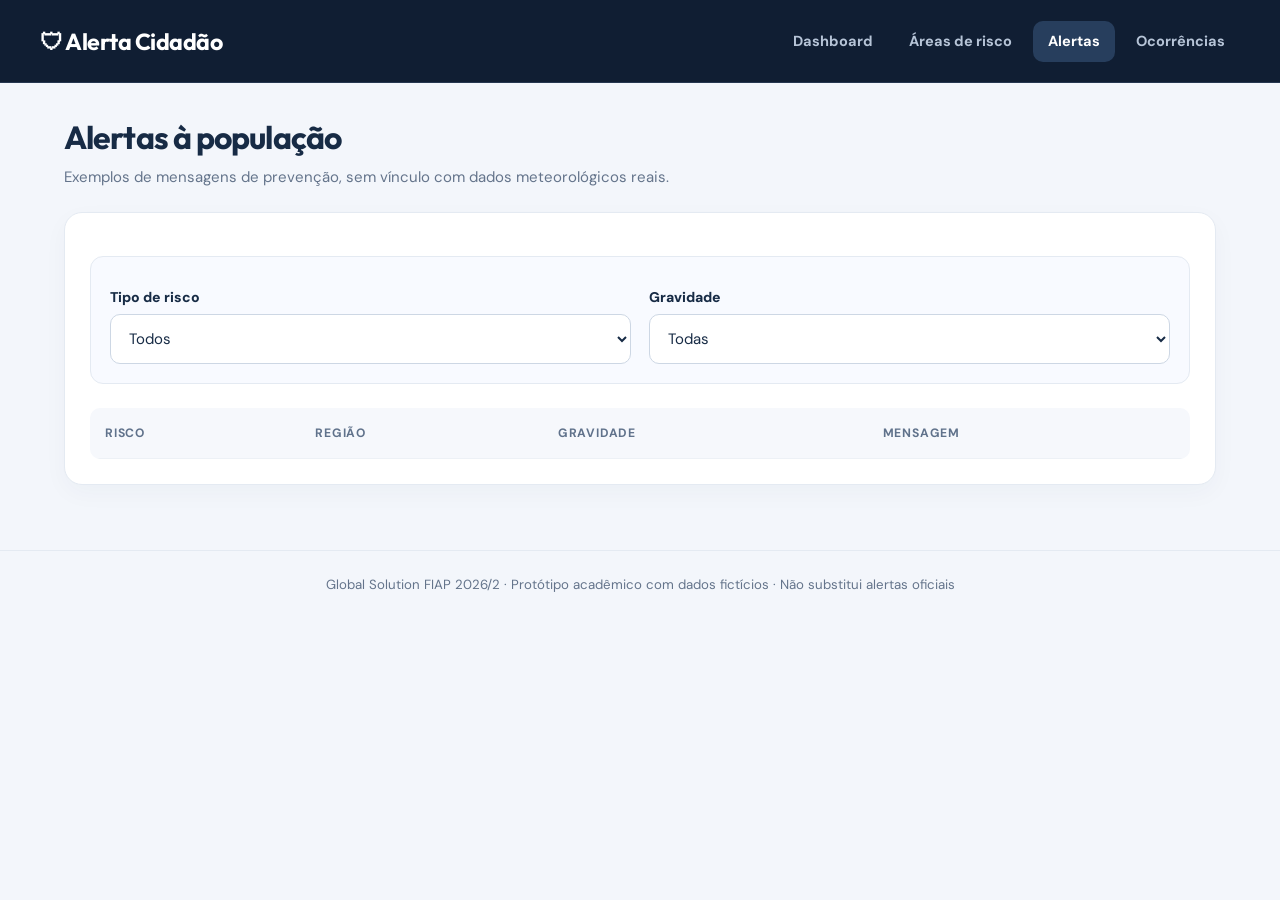
==== web/alertas.html @ 9f63b8a4 "Primeira versão do projeto Global Solution 2026.1" ====
<!doctype html><html lang="pt-BR"><head><meta charset="utf-8"><meta name="viewport" content="width=device-width,initial-scale=1"><meta name="description" content="Protótipo acadêmico de monitoramento de riscos naturais"><title>Alertas | Alerta Cidadão</title><link rel="stylesheet" href="style.css"><script src="script.js" defer></script></head><body data-page="alertas"><header><h1>🛡 Alerta Cidadão</h1><nav aria-label="Menu principal"><a href="index.html">Dashboard</a><a href="areas.html">Áreas de risco</a><a href="alertas.html" aria-current="page">Alertas</a><a href="ocorrencias.html">Ocorrências</a></nav></header><main><h2>Alertas à população</h2><p class="muted">Exemplos de mensagens de prevenção, sem vínculo com dados meteorológicos reais.</p><section class="panel"><div class="filters"><div><label for="filtro-tipo">Tipo de risco</label><select id="filtro-tipo"><option value="">Todos</option><option>Enchente</option><option>Deslizamento</option><option>Incêndio</option></select></div><div><label for="filtro-gravidade">Gravidade</label><select id="filtro-gravidade"><option value="">Todas</option><option>Baixo</option><option>Médio</option><option>Alto</option><option>Crítico</option></select></div></div><p id="contagem" aria-live="polite"></p><div class="table-scroll"><table><thead><tr><th>Risco</th><th>Região</th><th>Gravidade</th><th>Mensagem</th></tr></thead><tbody id="lista-alertas"></tbody></table></div></section></main><footer>Global Solution FIAP 2026/2 · Protótipo acadêmico com dados fictícios · Não substitui alertas oficiais</footer></body></html>
---- web/style.css ----
@import url('https://fonts.googleapis.com/css2?family=DM+Sans:wght@400;500;600;700;800&family=Outfit:wght@500;600;700;800&display=swap');
:root{--navy:#101e33;--blue:#2563eb;--bg:#f3f6fb;--line:#e4eaf2;--text:#172b45;--muted:#64748b;--radius:18px}*{box-sizing:border-box}html{scroll-behavior:smooth}body{margin:0;font:15px 'DM Sans',system-ui,Arial,sans-serif;background:var(--bg);color:var(--text);min-height:100vh}header{background:#101e33;color:white;padding:0 max(24px,calc((100vw - 1200px)/2));display:flex;align-items:center;justify-content:space-between;gap:25px;min-height:83px;border-bottom:1px solid #263750}header h1{font:700 1.45rem 'Outfit',sans-serif;letter-spacing:-.5px;margin:0;white-space:nowrap}nav{display:flex;gap:6px;flex-wrap:wrap}nav a{color:#b6c4d7;text-decoration:none;padding:11px 15px;border-radius:10px;font-size:.91rem;font-weight:700;transition:.2s}nav a:hover,nav a[aria-current=page]{background:#273e5d;color:#fff}main{max-width:1200px;margin:34px auto 65px;padding:0 24px}h2{font:700 2rem 'Outfit',sans-serif;letter-spacing:-.9px;margin:0 0 8px}h3{font:700 1.18rem 'Outfit',sans-serif;margin:0 0 16px}p{line-height:1.65}.muted{color:var(--muted);margin-top:4px}.eyebrow{font-size:.75rem;letter-spacing:2px;text-transform:uppercase;font-weight:800;color:#6f91f5;margin:0 0 12px}.hero{background:linear-gradient(115deg,#132744,#162f52 65%,#214d79);border-radius:22px;padding:36px 38px;color:white;position:relative;overflow:hidden;box-shadow:0 14px 35px #1835581b}.hero:after{content:'';position:absolute;right:-70px;top:-145px;width:390px;height:390px;border:1px solid #ffffff20;border-radius:50%;box-shadow:0 0 0 55px #ffffff08,0 0 0 110px #ffffff07;pointer-events:none}.hero h2{font-size:2.5rem;max-width:690px;position:relative;z-index:1}.hero .muted{color:#cfdaeb;max-width:650px;position:relative;z-index:1}.hero .eyebrow{color:#8cb6ff}.hero-actions{display:flex;gap:10px;flex-wrap:wrap;margin-top:22px;position:relative;z-index:1}.hero-actions a{display:inline-flex;text-decoration:none;border-radius:10px;padding:11px 17px;background:#fff;color:#1b3d67;font-weight:800}.hero-actions a.secondary{background:#ffffff1c;color:white;border:1px solid #ffffff4a}.cards{display:grid;grid-template-columns:repeat(3,1fr);gap:17px;margin:24px 0}.card,.panel{background:#fff;border:1px solid var(--line);border-radius:var(--radius);padding:25px;box-shadow:0 8px 24px #17345909}.card{position:relative;overflow:hidden;min-height:137px;display:flex;flex-direction:column;justify-content:center}.card:before{content:'';width:5px;position:absolute;left:0;top:22px;bottom:22px;border-radius:0 4px 4px 0;background:#477ef5}.card:nth-child(2):before{background:#f59e0b}.card:nth-child(3):before{background:#10b981}.card strong{font:800 2.5rem 'Outfit',sans-serif;color:#193c70;line-height:1.1}.card span{color:var(--muted);font-weight:700;margin-top:8px}.panel{margin:22px 0}.panel-head{display:flex;justify-content:space-between;align-items:center;gap:10px;margin-bottom:12px}.panel-head h3{margin:0}.panel-head a{color:#2563eb;text-decoration:none;font-weight:800}.table-scroll{overflow-x:auto;border-radius:10px}table{width:100%;border-collapse:collapse}th,td{text-align:left;padding:17px 15px;border-bottom:1px solid #edf1f6}th{background:#f6f8fc;color:#60728b;font-size:.76rem;text-transform:uppercase;letter-spacing:.8px}td{font-weight:600}tbody tr:hover{background:#f8faff}tbody tr:last-child td{border-bottom:0}.tag{display:inline-block;border-radius:8px;padding:6px 11px;font-weight:800;font-size:.79rem}.alto{background:#ffebea;color:#bc3434}.medio{background:#fff1d5;color:#a86c07}.baixo{background:#e2f8eb;color:#147a45}.critico{background:#fbe5f0;color:#a31755}.filters{display:flex;gap:18px;flex-wrap:wrap;margin:18px 0 24px;padding:19px;background:#f8faff;border:1px solid var(--line);border-radius:13px}.filters>div{flex:1;min-width:200px}label{display:block;font-weight:800;margin:12px 0 8px;font-size:.88rem}select,input,textarea{font:inherit;padding:13px 14px;border:1px solid #cdd7e4;border-radius:10px;background:white;max-width:100%;width:100%;color:var(--text);outline:none;transition:.2s}select:focus,input:focus,textarea:focus{border-color:#2563eb;box-shadow:0 0 0 3px #2563eb18}.filters select{width:100%}button{font:700 .94rem 'DM Sans',sans-serif;background:var(--blue);color:white;border:0;padding:14px 22px;border-radius:10px;cursor:pointer;box-shadow:0 5px 13px #2563eb2a}button:hover{background:#164dc7}.form-grid{display:grid;grid-template-columns:repeat(2,1fr);gap:0 20px}.full{grid-column:1/-1}textarea{min-height:125px;resize:vertical}.error{color:#b62b2b;font-size:.86rem;min-height:20px}.success{color:#147a45;font-weight:700}.notice{padding:16px 18px;border-left:4px solid #e4a326;background:#fffaeb;border-radius:9px;color:#765318}.section-heading{display:flex;align-items:center;justify-content:space-between;gap:10px;margin:28px 0 15px}.section-heading h3{margin:0}.mini-grid{display:grid;grid-template-columns:repeat(3,1fr);gap:15px}.mini-card{background:white;border:1px solid var(--line);border-radius:14px;padding:19px;text-decoration:none;color:var(--text);transition:.2s}.mini-card:hover{transform:translateY(-3px);border-color:#a6c0f7;box-shadow:0 8px 20px #17345913}.mini-card b{display:block;font-size:1rem;margin-bottom:6px}.mini-card span{color:var(--muted);font-size:.87rem}a{color:#2563eb}footer{text-align:center;color:var(--muted);padding:25px;border-top:1px solid #e4eaf2;font-size:.83rem}@media(max-width:780px){header{padding:18px 20px;display:block}nav{margin-top:14px}nav a{padding:9px 10px}main{margin:22px auto;padding:0 16px}.hero{padding:28px 23px}.hero h2{font-size:2rem}.cards,.mini-grid{grid-template-columns:1fr}.form-grid{grid-template-columns:1fr}.filters{padding:14px}.filters>div{width:100%}.panel{padding:18px}th,td{padding:12px;font-size:.85rem}}
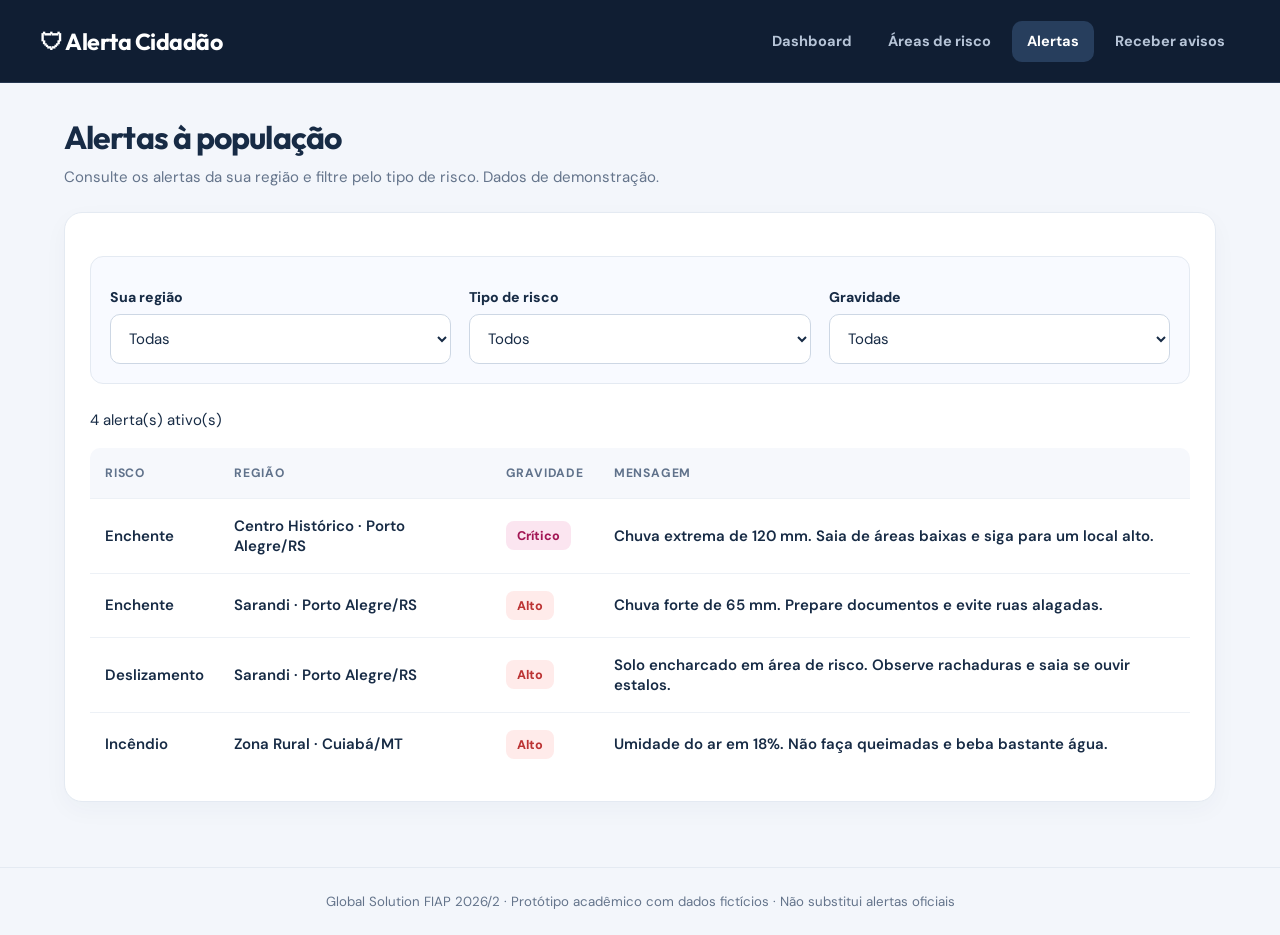
==== commit d8927469: "Banco em Oracle, diagrama ER, script.js do site e link do pitch - banco: script reescrito para Oracl" ====
--- a/web/alertas.html
+++ b/web/alertas.html
@@ -1 +1 @@
-<!doctype html><html lang="pt-BR"><head><meta charset="utf-8"><meta name="viewport" content="width=device-width,initial-scale=1"><meta name="description" content="Protótipo acadêmico de monitoramento de riscos naturais"><title>Alertas | Alerta Cidadão</title><link rel="stylesheet" href="style.css"><script src="script.js" defer></script></head><body data-page="alertas"><header><h1>🛡 Alerta Cidadão</h1><nav aria-label="Menu principal"><a href="index.html">Dashboard</a><a href="areas.html">Áreas de risco</a><a href="alertas.html" aria-current="page">Alertas</a><a href="ocorrencias.html">Ocorrências</a></nav></header><main><h2>Alertas à população</h2><p class="muted">Exemplos de mensagens de prevenção, sem vínculo com dados meteorológicos reais.</p><section class="panel"><div class="filters"><div><label for="filtro-tipo">Tipo de risco</label><select id="filtro-tipo"><option value="">Todos</option><option>Enchente</option><option>Deslizamento</option><option>Incêndio</option></select></div><div><label for="filtro-gravidade">Gravidade</label><select id="filtro-gravidade"><option value="">Todas</option><option>Baixo</option><option>Médio</option><option>Alto</option><option>Crítico</option></select></div></div><p id="contagem" aria-live="polite"></p><div class="table-scroll"><table><thead><tr><th>Risco</th><th>Região</th><th>Gravidade</th><th>Mensagem</th></tr></thead><tbody id="lista-alertas"></tbody></table></div></section></main><footer>Global Solution FIAP 2026/2 · Protótipo acadêmico com dados fictícios · Não substitui alertas oficiais</footer></body></html>+<!doctype html><html lang="pt-BR"><head><meta charset="utf-8"><meta name="viewport" content="width=device-width,initial-scale=1"><meta name="description" content="Protótipo acadêmico de monitoramento de riscos naturais"><title>Alertas | Alerta Cidadão</title><link rel="stylesheet" href="style.css"><script src="script.js" defer></script></head><body data-page="alertas"><header><h1>🛡 Alerta Cidadão</h1><nav aria-label="Menu principal"><a href="index.html">Dashboard</a><a href="areas.html">Áreas de risco</a><a href="alertas.html" aria-current="page">Alertas</a><a href="cadastro.html">Receber avisos</a></nav></header><main><h2>Alertas à população</h2><p class="muted">Consulte os alertas da sua região e filtre pelo tipo de risco. Dados de demonstração.</p><section class="panel"><div class="filters"><div><label for="filtro-regiao">Sua região</label><select id="filtro-regiao"><option value="">Todas</option></select></div><div><label for="filtro-tipo">Tipo de risco</label><select id="filtro-tipo"><option value="">Todos</option><option>Enchente</option><option>Deslizamento</option><option>Incêndio</option><option>Onda de calor</option></select></div><div><label for="filtro-gravidade">Gravidade</label><select id="filtro-gravidade"><option value="">Todas</option><option>Baixo</option><option>Médio</option><option>Alto</option><option>Crítico</option></select></div></div><p id="contagem" aria-live="polite"></p><div class="table-scroll"><table><thead><tr><th>Risco</th><th>Região</th><th>Gravidade</th><th>Mensagem</th></tr></thead><tbody id="lista-alertas"></tbody></table></div></section></main><footer>Global Solution FIAP 2026/2 · Protótipo acadêmico com dados fictícios · Não substitui alertas oficiais</footer></body></html>
--- a/web/style.css
+++ b/web/style.css
@@ -1,2 +1,3 @@
 @import url('https://fonts.googleapis.com/css2?family=DM+Sans:wght@400;500;600;700;800&family=Outfit:wght@500;600;700;800&display=swap');
-:root{--navy:#101e33;--blue:#2563eb;--bg:#f3f6fb;--line:#e4eaf2;--text:#172b45;--muted:#64748b;--radius:18px}*{box-sizing:border-box}html{scroll-behavior:smooth}body{margin:0;font:15px 'DM Sans',system-ui,Arial,sans-serif;background:var(--bg);color:var(--text);min-height:100vh}header{background:#101e33;color:white;padding:0 max(24px,calc((100vw - 1200px)/2));display:flex;align-items:center;justify-content:space-between;gap:25px;min-height:83px;border-bottom:1px solid #263750}header h1{font:700 1.45rem 'Outfit',sans-serif;letter-spacing:-.5px;margin:0;white-space:nowrap}nav{display:flex;gap:6px;flex-wrap:wrap}nav a{color:#b6c4d7;text-decoration:none;padding:11px 15px;border-radius:10px;font-size:.91rem;font-weight:700;transition:.2s}nav a:hover,nav a[aria-current=page]{background:#273e5d;color:#fff}main{max-width:1200px;margin:34px auto 65px;padding:0 24px}h2{font:700 2rem 'Outfit',sans-serif;letter-spacing:-.9px;margin:0 0 8px}h3{font:700 1.18rem 'Outfit',sans-serif;margin:0 0 16px}p{line-height:1.65}.muted{color:var(--muted);margin-top:4px}.eyebrow{font-size:.75rem;letter-spacing:2px;text-transform:uppercase;font-weight:800;color:#6f91f5;margin:0 0 12px}.hero{background:linear-gradient(115deg,#132744,#162f52 65%,#214d79);border-radius:22px;padding:36px 38px;color:white;position:relative;overflow:hidden;box-shadow:0 14px 35px #1835581b}.hero:after{content:'';position:absolute;right:-70px;top:-145px;width:390px;height:390px;border:1px solid #ffffff20;border-radius:50%;box-shadow:0 0 0 55px #ffffff08,0 0 0 110px #ffffff07;pointer-events:none}.hero h2{font-size:2.5rem;max-width:690px;position:relative;z-index:1}.hero .muted{color:#cfdaeb;max-width:650px;position:relative;z-index:1}.hero .eyebrow{color:#8cb6ff}.hero-actions{display:flex;gap:10px;flex-wrap:wrap;margin-top:22px;position:relative;z-index:1}.hero-actions a{display:inline-flex;text-decoration:none;border-radius:10px;padding:11px 17px;background:#fff;color:#1b3d67;font-weight:800}.hero-actions a.secondary{background:#ffffff1c;color:white;border:1px solid #ffffff4a}.cards{display:grid;grid-template-columns:repeat(3,1fr);gap:17px;margin:24px 0}.card,.panel{background:#fff;border:1px solid var(--line);border-radius:var(--radius);padding:25px;box-shadow:0 8px 24px #17345909}.card{position:relative;overflow:hidden;min-height:137px;display:flex;flex-direction:column;justify-content:center}.card:before{content:'';width:5px;position:absolute;left:0;top:22px;bottom:22px;border-radius:0 4px 4px 0;background:#477ef5}.card:nth-child(2):before{background:#f59e0b}.card:nth-child(3):before{background:#10b981}.card strong{font:800 2.5rem 'Outfit',sans-serif;color:#193c70;line-height:1.1}.card span{color:var(--muted);font-weight:700;margin-top:8px}.panel{margin:22px 0}.panel-head{display:flex;justify-content:space-between;align-items:center;gap:10px;margin-bottom:12px}.panel-head h3{margin:0}.panel-head a{color:#2563eb;text-decoration:none;font-weight:800}.table-scroll{overflow-x:auto;border-radius:10px}table{width:100%;border-collapse:collapse}th,td{text-align:left;padding:17px 15px;border-bottom:1px solid #edf1f6}th{background:#f6f8fc;color:#60728b;font-size:.76rem;text-transform:uppercase;letter-spacing:.8px}td{font-weight:600}tbody tr:hover{background:#f8faff}tbody tr:last-child td{border-bottom:0}.tag{display:inline-block;border-radius:8px;padding:6px 11px;font-weight:800;font-size:.79rem}.alto{background:#ffebea;color:#bc3434}.medio{background:#fff1d5;color:#a86c07}.baixo{background:#e2f8eb;color:#147a45}.critico{background:#fbe5f0;color:#a31755}.filters{display:flex;gap:18px;flex-wrap:wrap;margin:18px 0 24px;padding:19px;background:#f8faff;border:1px solid var(--line);border-radius:13px}.filters>div{flex:1;min-width:200px}label{display:block;font-weight:800;margin:12px 0 8px;font-size:.88rem}select,input,textarea{font:inherit;padding:13px 14px;border:1px solid #cdd7e4;border-radius:10px;background:white;max-width:100%;width:100%;color:var(--text);outline:none;transition:.2s}select:focus,input:focus,textarea:focus{border-color:#2563eb;box-shadow:0 0 0 3px #2563eb18}.filters select{width:100%}button{font:700 .94rem 'DM Sans',sans-serif;background:var(--blue);color:white;border:0;padding:14px 22px;border-radius:10px;cursor:pointer;box-shadow:0 5px 13px #2563eb2a}button:hover{background:#164dc7}.form-grid{display:grid;grid-template-columns:repeat(2,1fr);gap:0 20px}.full{grid-column:1/-1}textarea{min-height:125px;resize:vertical}.error{color:#b62b2b;font-size:.86rem;min-height:20px}.success{color:#147a45;font-weight:700}.notice{padding:16px 18px;border-left:4px solid #e4a326;background:#fffaeb;border-radius:9px;color:#765318}.section-heading{display:flex;align-items:center;justify-content:space-between;gap:10px;margin:28px 0 15px}.section-heading h3{margin:0}.mini-grid{display:grid;grid-template-columns:repeat(3,1fr);gap:15px}.mini-card{background:white;border:1px solid var(--line);border-radius:14px;padding:19px;text-decoration:none;color:var(--text);transition:.2s}.mini-card:hover{transform:translateY(-3px);border-color:#a6c0f7;box-shadow:0 8px 20px #17345913}.mini-card b{display:block;font-size:1rem;margin-bottom:6px}.mini-card span{color:var(--muted);font-size:.87rem}a{color:#2563eb}footer{text-align:center;color:var(--muted);padding:25px;border-top:1px solid #e4eaf2;font-size:.83rem}@media(max-width:780px){header{padding:18px 20px;display:block}nav{margin-top:14px}nav a{padding:9px 10px}main{margin:22px auto;padding:0 16px}.hero{padding:28px 23px}.hero h2{font-size:2rem}.cards,.mini-grid{grid-template-columns:1fr}.form-grid{grid-template-columns:1fr}.filters{padding:14px}.filters>div{width:100%}.panel{padding:18px}th,td{padding:12px;font-size:.85rem}}+:root{--navy:#101e33;--blue:#2563eb;--bg:#f3f6fb;--line:#e4eaf2;--text:#172b45;--muted:#64748b;--radius:18px}*{box-sizing:border-box}html{scroll-behavior:smooth}body{margin:0;font:15px 'DM Sans',system-ui,Arial,sans-serif;background:var(--bg);color:var(--text);min-height:100vh}header{background:#101e33;color:white;padding:0 max(24px,calc((100vw - 1200px)/2));display:flex;align-items:center;justify-content:space-between;gap:25px;min-height:83px;border-bottom:1px solid #263750}header h1{font:700 1.45rem 'Outfit',sans-serif;letter-spacing:-.5px;margin:0;white-space:nowrap}nav{display:flex;gap:6px;flex-wrap:wrap}nav a{color:#b6c4d7;text-decoration:none;padding:11px 15px;border-radius:10px;font-size:.91rem;font-weight:700;transition:.2s}nav a:hover,nav a[aria-current=page]{background:#273e5d;color:#fff}main{max-width:1200px;margin:34px auto 65px;padding:0 24px}h2{font:700 2rem 'Outfit',sans-serif;letter-spacing:-.9px;margin:0 0 8px}h3{font:700 1.18rem 'Outfit',sans-serif;margin:0 0 16px}p{line-height:1.65}.muted{color:var(--muted);margin-top:4px}.eyebrow{font-size:.75rem;letter-spacing:2px;text-transform:uppercase;font-weight:800;color:#6f91f5;margin:0 0 12px}.hero{background:linear-gradient(115deg,#132744,#162f52 65%,#214d79);border-radius:22px;padding:36px 38px;color:white;position:relative;overflow:hidden;box-shadow:0 14px 35px #1835581b}.hero:after{content:'';position:absolute;right:-70px;top:-145px;width:390px;height:390px;border:1px solid #ffffff20;border-radius:50%;box-shadow:0 0 0 55px #ffffff08,0 0 0 110px #ffffff07;pointer-events:none}.hero h2{font-size:2.5rem;max-width:690px;position:relative;z-index:1}.hero .muted{color:#cfdaeb;max-width:650px;position:relative;z-index:1}.hero .eyebrow{color:#8cb6ff}.hero-actions{display:flex;gap:10px;flex-wrap:wrap;margin-top:22px;position:relative;z-index:1}.hero-actions a{display:inline-flex;text-decoration:none;border-radius:10px;padding:11px 17px;background:#fff;color:#1b3d67;font-weight:800}.hero-actions a.secondary{background:#ffffff1c;color:white;border:1px solid #ffffff4a}.cards{display:grid;grid-template-columns:repeat(3,1fr);gap:17px;margin:24px 0}.card,.panel{background:#fff;border:1px solid var(--line);border-radius:var(--radius);padding:25px;box-shadow:0 8px 24px #17345909}.card{position:relative;overflow:hidden;min-height:137px;display:flex;flex-direction:column;justify-content:center}.card:before{content:'';width:5px;position:absolute;left:0;top:22px;bottom:22px;border-radius:0 4px 4px 0;background:#477ef5}.card:nth-child(2):before{background:#f59e0b}.card:nth-child(3):before{background:#10b981}.card strong{font:800 2.5rem 'Outfit',sans-serif;color:#193c70;line-height:1.1}.card span{color:var(--muted);font-weight:700;margin-top:8px}.panel{margin:22px 0}.panel-head{display:flex;justify-content:space-between;align-items:center;gap:10px;margin-bottom:12px}.panel-head h3{margin:0}.panel-head a{color:#2563eb;text-decoration:none;font-weight:800}.table-scroll{overflow-x:auto;border-radius:10px}table{width:100%;border-collapse:collapse}th,td{text-align:left;padding:17px 15px;border-bottom:1px solid #edf1f6}th{background:#f6f8fc;color:#60728b;font-size:.76rem;text-transform:uppercase;letter-spacing:.8px}td{font-weight:600}tbody tr:hover{background:#f8faff}tbody tr:last-child td{border-bottom:0}.tag{display:inline-block;border-radius:8px;padding:6px 11px;font-weight:800;font-size:.79rem}.alto{background:#ffebea;color:#bc3434}.medio{background:#fff1d5;color:#a86c07}.baixo{background:#e2f8eb;color:#147a45}.critico{background:#fbe5f0;color:#a31755}.filters{display:flex;gap:18px;flex-wrap:wrap;margin:18px 0 24px;padding:19px;background:#f8faff;border:1px solid var(--line);border-radius:13px}.filters>div{flex:1;min-width:200px}label{display:block;font-weight:800;margin:12px 0 8px;font-size:.88rem}select,input,textarea{font:inherit;padding:13px 14px;border:1px solid #cdd7e4;border-radius:10px;background:white;max-width:100%;width:100%;color:var(--text);outline:none;transition:.2s}select:focus,input:focus,textarea:focus{border-color:#2563eb;box-shadow:0 0 0 3px #2563eb18}.filters select{width:100%}button{font:700 .94rem 'DM Sans',sans-serif;background:var(--blue);color:white;border:0;padding:14px 22px;border-radius:10px;cursor:pointer;box-shadow:0 5px 13px #2563eb2a}button:hover{background:#164dc7}.form-grid{display:grid;grid-template-columns:repeat(2,1fr);gap:0 20px}.full{grid-column:1/-1}textarea{min-height:125px;resize:vertical}.error{color:#b62b2b;font-size:.86rem;min-height:20px}.success{color:#147a45;font-weight:700}.notice{padding:16px 18px;border-left:4px solid #e4a326;background:#fffaeb;border-radius:9px;color:#765318}.section-heading{display:flex;align-items:center;justify-content:space-between;gap:10px;margin:28px 0 15px}.section-heading h3{margin:0}.mini-grid{display:grid;grid-template-columns:repeat(3,1fr);gap:15px}.mini-card{background:white;border:1px solid var(--line);border-radius:14px;padding:19px;text-decoration:none;color:var(--text);transition:.2s}.mini-card:hover{transform:translateY(-3px);border-color:#a6c0f7;box-shadow:0 8px 20px #17345913}.mini-card b{display:block;font-size:1rem;margin-bottom:6px}.mini-card span{color:var(--muted);font-size:.87rem}a{color:#2563eb}footer{text-align:center;color:var(--muted);padding:25px;border-top:1px solid #e4eaf2;font-size:.83rem}@media(max-width:780px){header{padding:18px 20px;display:block}nav{margin-top:14px}nav a{padding:9px 10px}main{margin:22px auto;padding:0 16px}.hero{padding:28px 23px}.hero h2{font-size:2rem}.cards,.mini-grid{grid-template-columns:1fr}.form-grid{grid-template-columns:1fr}.filters{padding:14px}.filters>div{width:100%}.panel{padding:18px}th,td{padding:12px;font-size:.85rem}}.check{display:flex;align-items:center;gap:10px;font-weight:700}.check input{width:auto;margin:0}input.invalido,select.invalido{border-color:#b62b2b}.aviso-regiao{margin-top:14px;padding:14px 16px;border-radius:10px;background:#f6f8fc;border:1px solid var(--line)}.aviso-regiao ul{margin:8px 0 0;padding-left:20px}.onda{background:#ffe9dc;color:#b4501a}
+.aviso-regiao{color:var(--text);font-weight:500}
